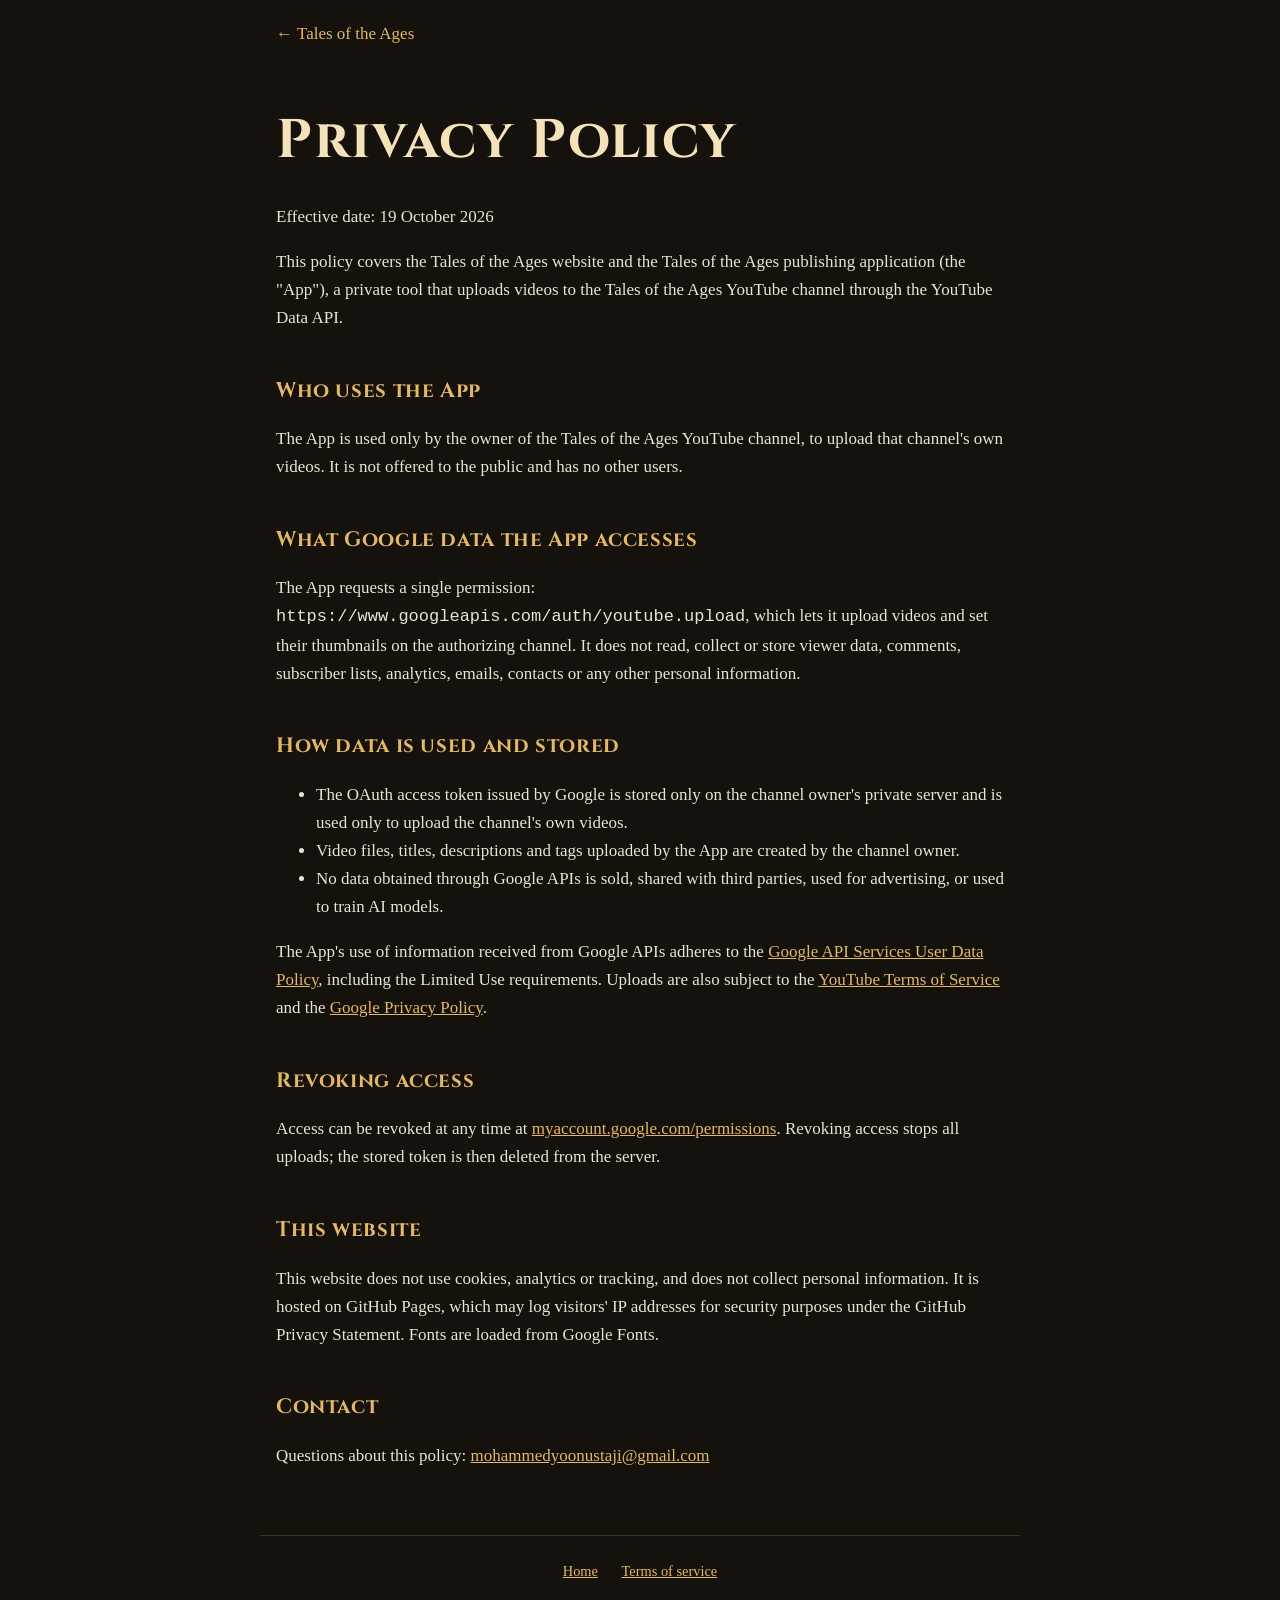
==== privacy.html @ 86eee240 "Add files via upload" ====
<!doctype html>
<html lang="en">
<head>
  <meta charset="utf-8">
  <meta name="viewport" content="width=device-width, initial-scale=1">
  <title>Privacy Policy</title>
  <link rel="icon" href="logo.jpg">
  <link rel="preconnect" href="https://fonts.googleapis.com">
  <link href="https://fonts.googleapis.com/css2?family=Cinzel:wght@700&display=swap" rel="stylesheet">
  <link rel="stylesheet" href="style.css">
</head>
<body>
  <nav class="top"><a href="index.html">&larr; Tales of the Ages</a></nav>
  <main class="doc">
    <h1>Privacy Policy</h1>
    <p>Effective date: 19 October 2026</p>

    <p>This policy covers the Tales of the Ages website and the Tales of the Ages publishing
    application (the "App"), a private tool that uploads videos to the Tales of the Ages
    YouTube channel through the YouTube Data API.</p>

    <h2>Who uses the App</h2>
    <p>The App is used only by the owner of the Tales of the Ages YouTube channel, to upload
    that channel's own videos. It is not offered to the public and has no other users.</p>

    <h2>What Google data the App accesses</h2>
    <p>The App requests a single permission: <code>https://www.googleapis.com/auth/youtube.upload</code>,
    which lets it upload videos and set their thumbnails on the authorizing channel.
    It does not read, collect or store viewer data, comments, subscriber lists, analytics,
    emails, contacts or any other personal information.</p>

    <h2>How data is used and stored</h2>
    <ul>
      <li>The OAuth access token issued by Google is stored only on the channel owner's private
      server and is used only to upload the channel's own videos.</li>
      <li>Video files, titles, descriptions and tags uploaded by the App are created by the
      channel owner.</li>
      <li>No data obtained through Google APIs is sold, shared with third parties, used for
      advertising, or used to train AI models.</li>
    </ul>
    <p>The App's use of information received from Google APIs adheres to the
    <a href="https://developers.google.com/terms/api-services-user-data-policy">Google API Services
    User Data Policy</a>, including the Limited Use requirements. Uploads are also subject to the
    <a href="https://www.youtube.com/t/terms">YouTube Terms of Service</a> and the
    <a href="https://policies.google.com/privacy">Google Privacy Policy</a>.</p>

    <h2>Revoking access</h2>
    <p>Access can be revoked at any time at
    <a href="https://myaccount.google.com/permissions">myaccount.google.com/permissions</a>.
    Revoking access stops all uploads; the stored token is then deleted from the server.</p>

    <h2>This website</h2>
    <p>This website does not use cookies, analytics or tracking, and does not collect personal
    information. It is hosted on GitHub Pages, which may log visitors' IP addresses for security
    purposes under the GitHub Privacy Statement. Fonts are loaded from Google Fonts.</p>

    <h2>Contact</h2>
    <p>Questions about this policy: <a href="mailto:mohammedyoonustaji@gmail.com">mohammedyoonustaji@gmail.com</a></p>
  </main>
  <footer>
    <a href="index.html">Home</a>
    <a href="terms.html">Terms of service</a>
  </footer>
</body>
</html>
---- style.css ----
:root {
  --bg: #15110c;
  --panel: #1f1912;
  --text: #ece3d2;
  --muted: #b8aa92;
  --gold: #e3b866;
  --line: #3a3024;
}
* { box-sizing: border-box; }
html, body { margin: 0; }
body {
  background: var(--bg);
  color: var(--text);
  font: 17px/1.65 Georgia, "Times New Roman", serif;
}
a { color: var(--gold); }
header.hero {
  position: relative;
  min-height: 56vh;
  display: grid;
  place-items: center;
  text-align: center;
  padding: 48px 16px;
  background: linear-gradient(rgba(21,17,12,.35), rgba(21,17,12,.9)), url("banner.jpg") center/cover;
}
.hero img.logo { width: 96px; height: 96px; border-radius: 50%; border: 2px solid var(--gold); }
h1, h2 { font-family: "Cinzel", Georgia, serif; font-weight: 700; letter-spacing: .03em; }
h1 { font-size: clamp(2rem, 6vw, 3.4rem); margin: 16px 0 4px; color: #f4e2ba; }
.tagline { color: var(--muted); margin: 0 0 24px; font-size: 1.1rem; }
.button {
  display: inline-block; padding: 12px 26px; border-radius: 999px;
  background: var(--gold); color: #1b140b; text-decoration: none; font-weight: bold;
}
main { max-width: 760px; margin: 0 auto; padding: 40px 16px 24px; }
main.doc { padding-top: 32px; }
h2 { color: var(--gold); font-size: 1.3rem; margin-top: 2em; }
.card { background: var(--panel); border: 1px solid var(--line); border-radius: 12px; padding: 20px 24px; }
nav.top { max-width: 760px; margin: 0 auto; padding: 20px 16px 0; }
nav.top a { text-decoration: none; }
footer {
  max-width: 760px; margin: 24px auto 0; padding: 24px 16px 40px;
  border-top: 1px solid var(--line); color: var(--muted); font-size: .9rem; text-align: center;
}
footer a { margin: 0 10px; }

code { overflow-wrap: anywhere; word-break: break-word; }
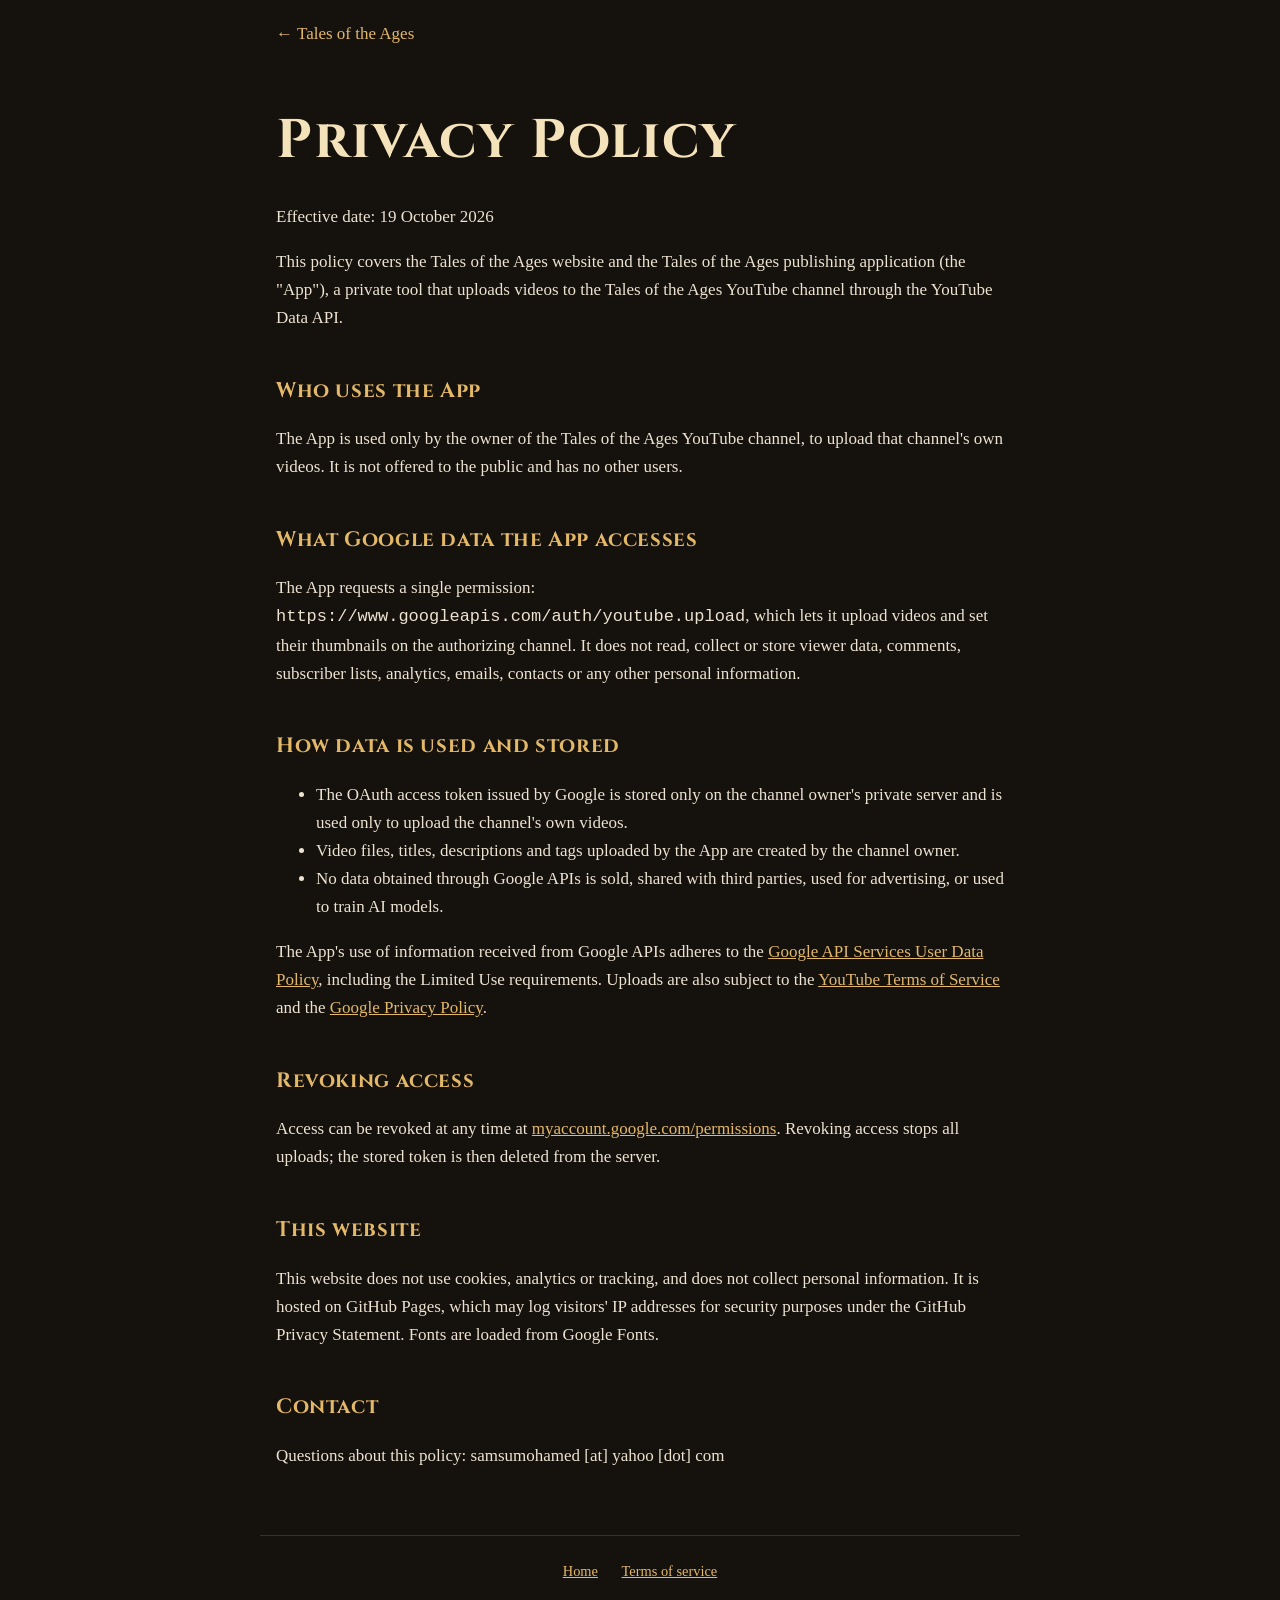
==== commit 5b8b1b1a: "Add files via upload" ====
--- a/privacy.html
+++ b/privacy.html
@@ -55,7 +55,7 @@
     purposes under the GitHub Privacy Statement. Fonts are loaded from Google Fonts.</p>
 
     <h2>Contact</h2>
-    <p>Questions about this policy: <a href="mailto:mohammedyoonustaji@gmail.com">mohammedyoonustaji@gmail.com</a></p>
+    <p>Questions about this policy: samsumohamed [at] yahoo [dot] com</p>
   </main>
   <footer>
     <a href="index.html">Home</a>
